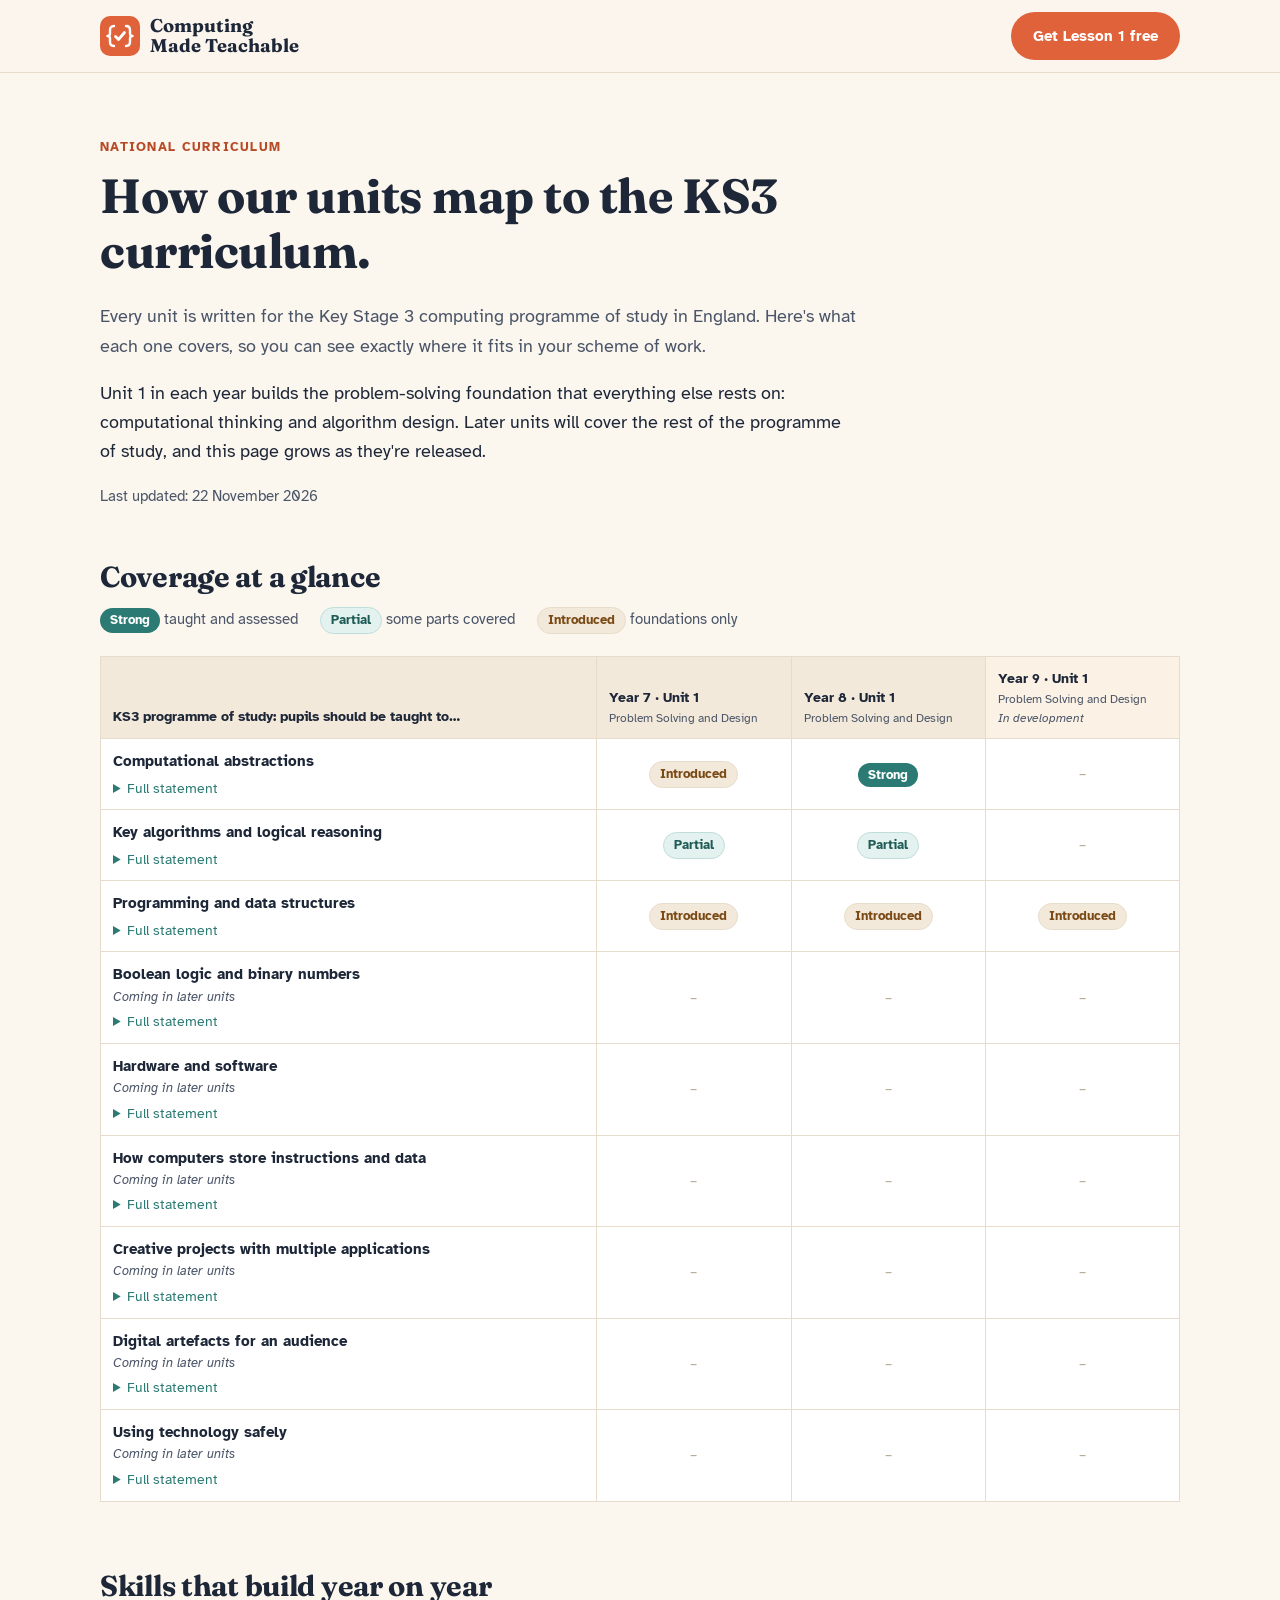
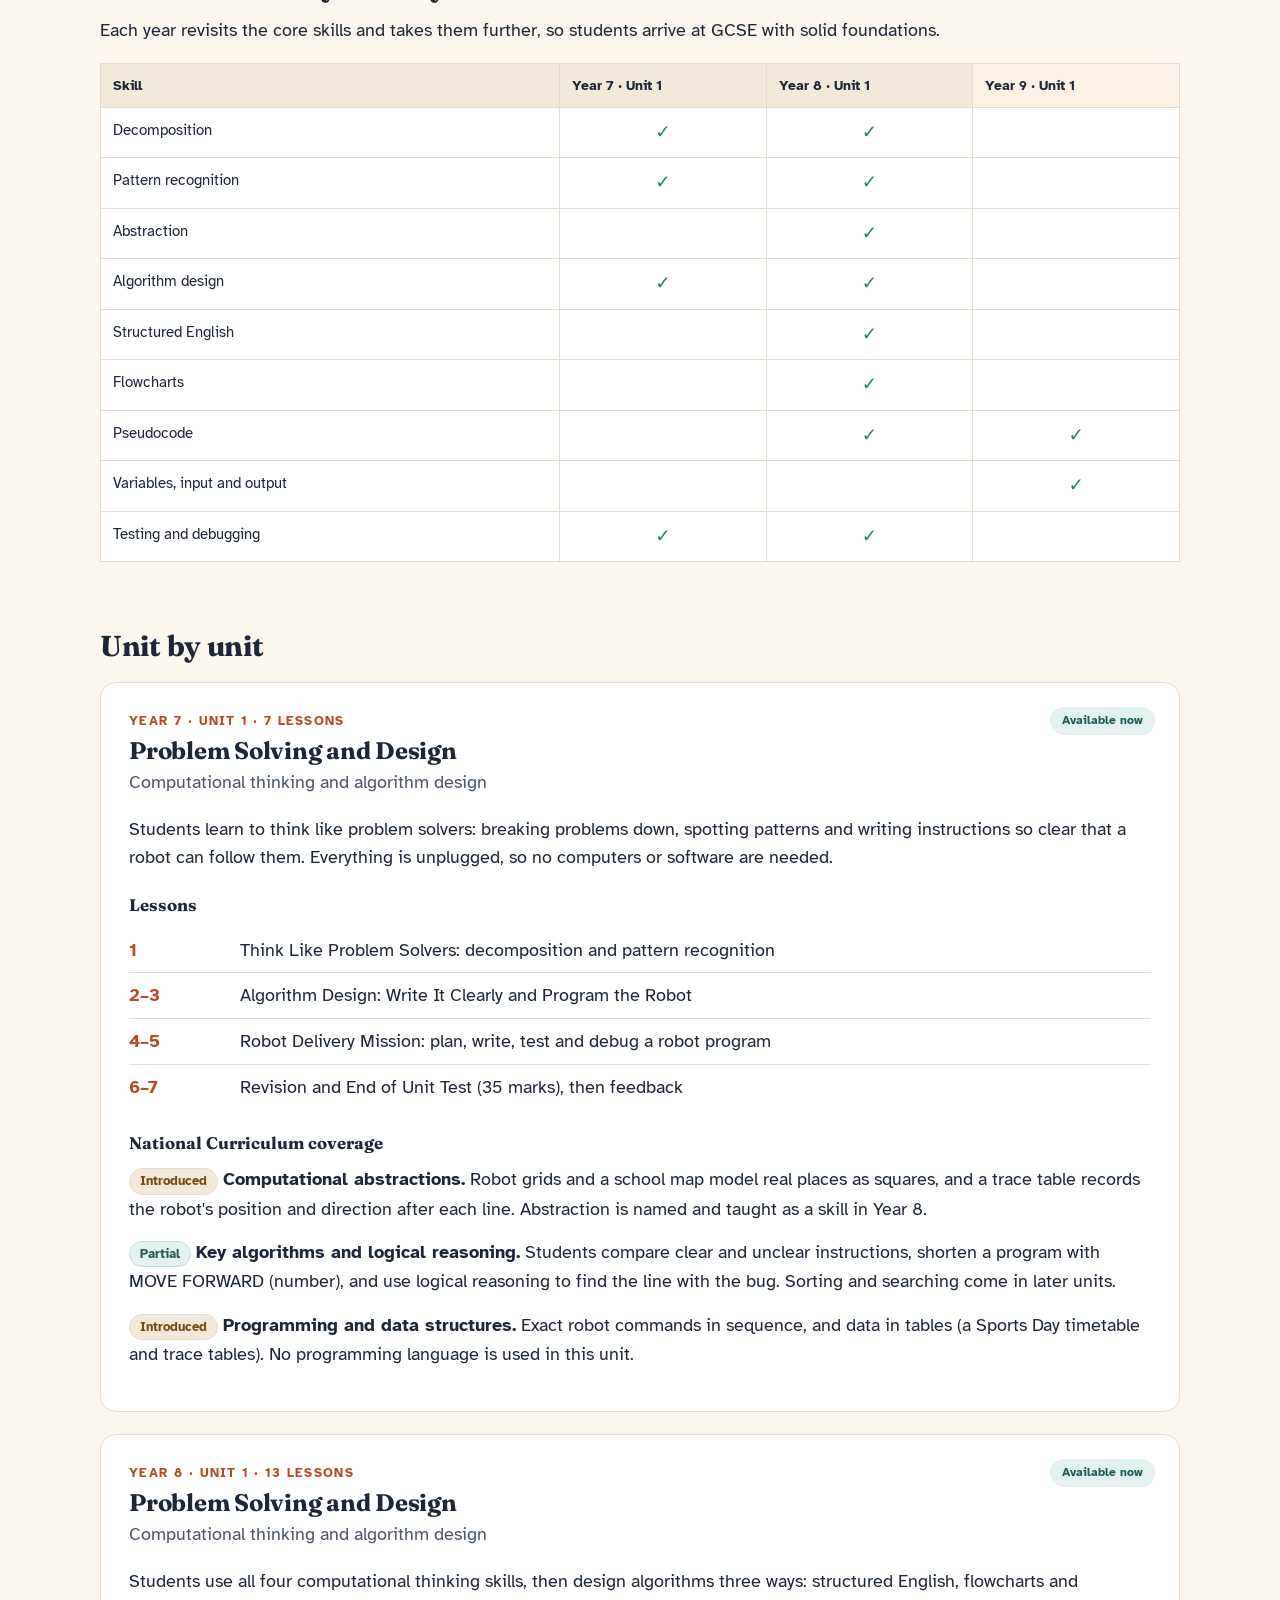
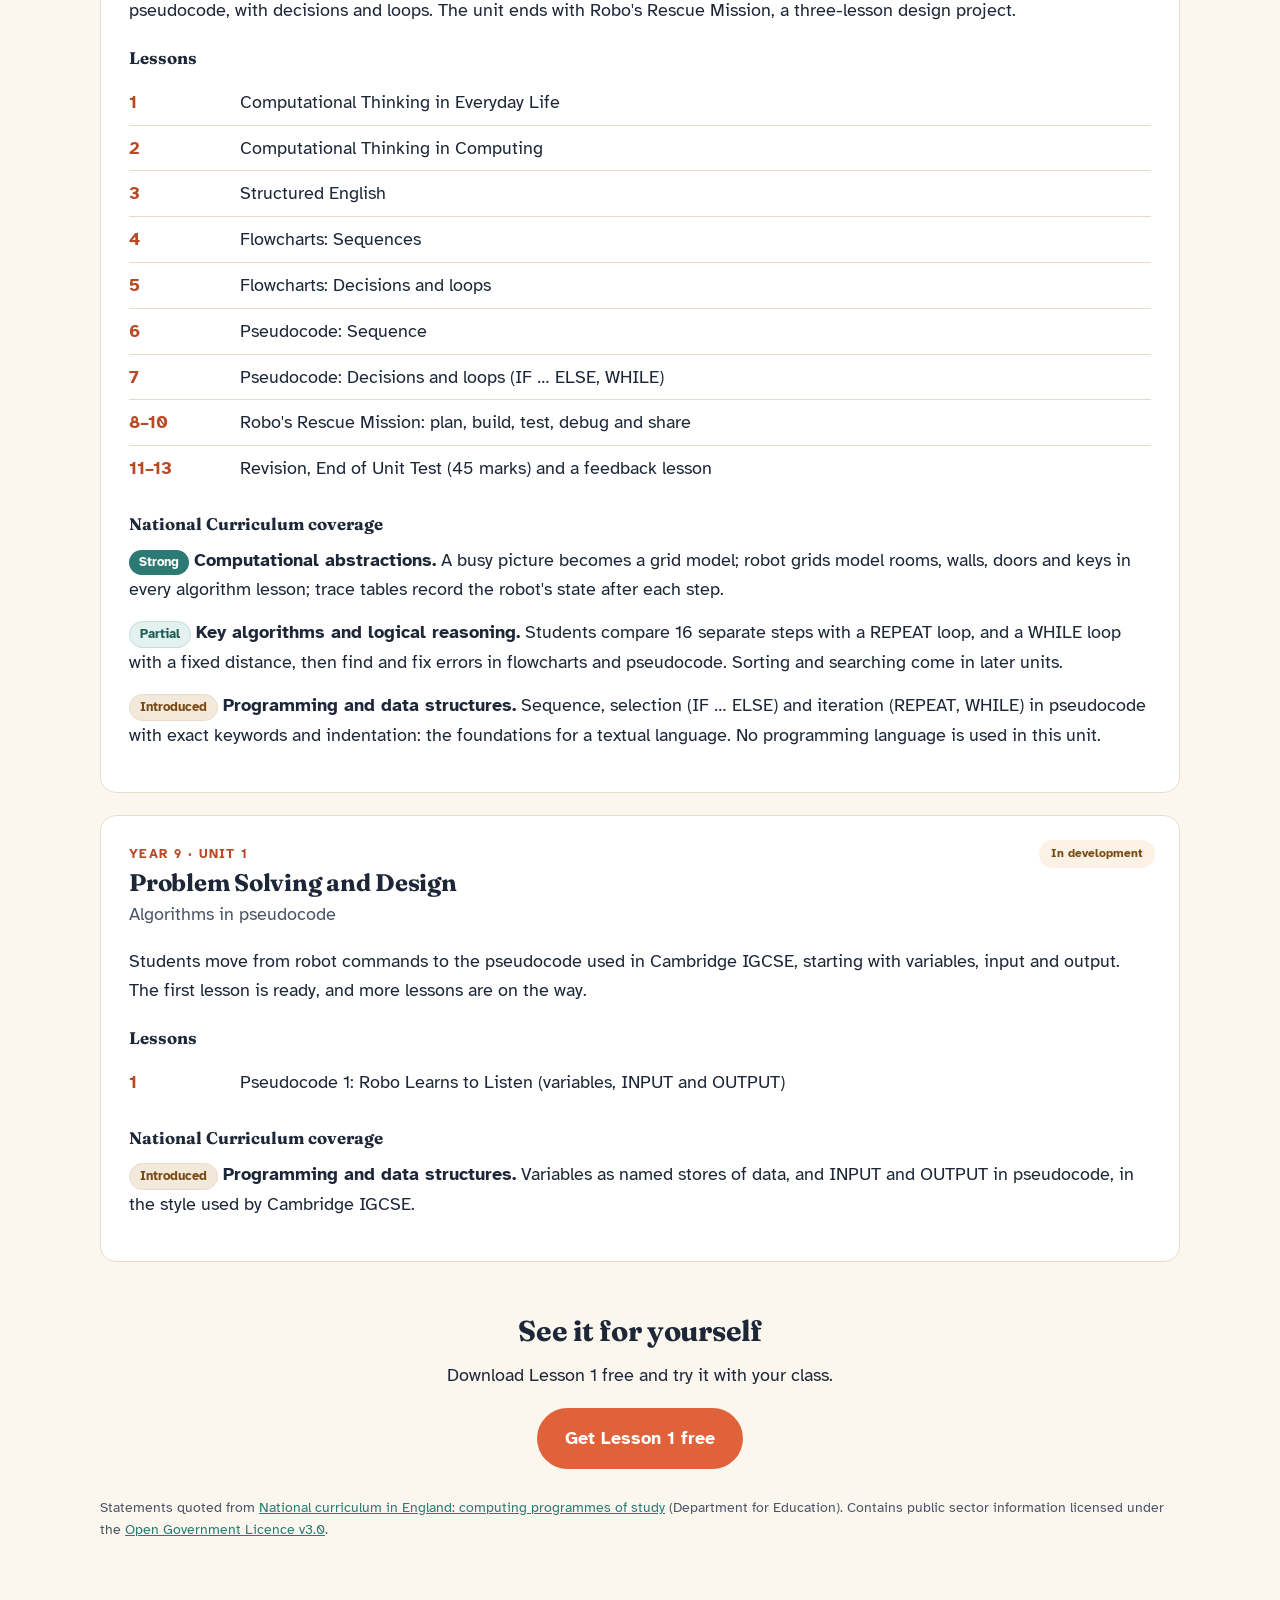
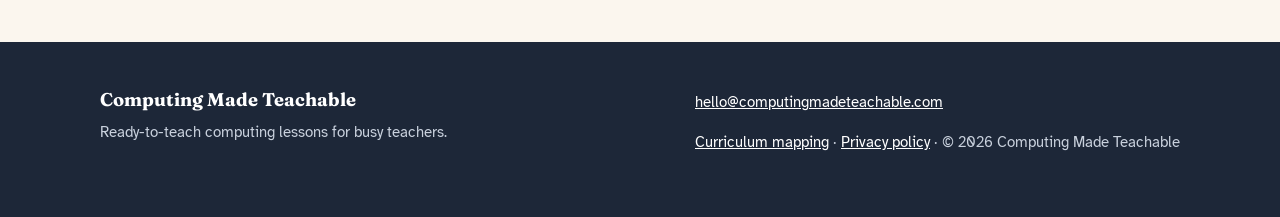
==== curriculum.html @ 9af6c779 "Add KS3 National Curriculum mapping page curriculum.html is generated from tools/curriculum.json by " ====
<!doctype html>
<html lang="en-GB">
<head>
<meta charset="utf-8">
<meta name="viewport" content="width=device-width, initial-scale=1">
<title>KS3 National Curriculum mapping | Computing Made Teachable</title>
<meta name="description" content="How each Computing Made Teachable unit maps to the KS3 computing programme of study in England, with lessons, skills and coverage for Years 7, 8 and 9.">
<link rel="preconnect" href="https://fonts.googleapis.com">
<link rel="preconnect" href="https://fonts.gstatic.com" crossorigin>
<link href="https://fonts.googleapis.com/css2?family=Atkinson+Hyperlegible:wght@400;700&family=Fraunces:opsz,wght@9..144,600;9..144,700&display=swap" rel="stylesheet">
<link rel="stylesheet" href="/assets/site.css">
<!-- Generated by tools/build_curriculum.py from tools/curriculum.json. Edit those, not this file. -->
<style>
.key{display:flex;flex-wrap:wrap;gap:10px 22px;margin:8px 0 22px;font-size:.95rem;color:var(--ink-soft)}
.lv{display:inline-block;padding:2px 10px;border-radius:999px;font-size:.8rem;font-weight:700;white-space:nowrap}
.lv-strong{background:var(--teal);color:#fff}
.lv-partial{background:var(--teal-soft);color:#1f5c56;border:1px solid #bfdeda}
.lv-intro{background:var(--sand);color:#7a4b16;border:1px solid var(--line)}
.map{min-width:640px}
.map th[scope=col]{font-size:.9rem;vertical-align:bottom}
.map th[scope=col] a{color:var(--ink);text-decoration:none;font-weight:700}
.map th[scope=col] small{display:block;font-weight:400;color:var(--ink-soft)}
.map th.dev{background:#FBF1E4}
.map th[scope=row]{background:var(--paper);font-weight:400;width:46%}
.map td.c{text-align:center;vertical-align:middle;width:18%}
.map .none{color:#B9AE9C}
.map details{margin-top:4px;font-size:.85rem;color:var(--ink-soft)}
.map summary{cursor:pointer;color:var(--teal)}
.map details p{margin:.4em 0 0}
.later{display:block;font-size:.8rem;color:var(--ink-soft);font-style:italic}
.skills th[scope=row]{width:40%}
.tick{color:var(--teal);font-weight:700;font-size:1.15rem}
.units{display:grid;gap:22px;margin-top:20px}
.unit{background:var(--paper);border:1px solid var(--line);border-radius:var(--radius);padding:28px;position:relative}
.unit h3{margin:0;font-size:1.5rem}
.unit .sub{color:var(--ink-soft);margin:.2em 0 1em}
.unit h4{font-family:"Fraunces",serif;font-size:1.05rem;margin:1.2em 0 .5em}
.unit .eyebrow{margin-bottom:.4em}
.tag{position:absolute;top:24px;right:24px;font-size:.78rem;font-weight:700;background:var(--teal-soft);color:#1f5c56;padding:4px 12px;border-radius:999px}
.tag.dev{background:#FBF1E4;color:#7a4b16}
.lessons{list-style:none;padding:0;margin:0}
.lessons li{display:flex;gap:12px;padding:8px 0;border-bottom:1px solid var(--line);margin:0}
.lessons li:last-child{border-bottom:0}
.lessons span{flex:none;min-width:5.5em;font-weight:700;color:var(--coral-dark)}
.cov{list-style:none;padding:0;margin:0}
.cov li{margin-bottom:.8em}
.cta{margin-top:40px;text-align:center}
.source{font-size:.85rem;color:var(--ink-soft);margin-top:28px}
@media (max-width:620px){.map{min-width:540px;font-size:.85rem}.map th[scope=row]{width:42%}.map td.c{width:auto}.map th[scope=col] small{display:none}.key span{white-space:nowrap}.tag{position:static;display:inline-block;margin-bottom:10px}.unit{padding:22px}.lessons span{min-width:4.5em}}
</style>
</head>
<body>

<header>
  <div class="wrap nav">
    <a class="brand" href="/">
      <svg viewBox="0 0 40 40" aria-hidden="true"><rect width="40" height="40" rx="10" fill="#E0623A"/><path d="M14 10c-3 0-4 2-4 4v3.5c0 1.6-1 2.5-2.5 2.5C9 20 10 20.9 10 22.5V26c0 2 1 4 4 4M26 10c3 0 4 2 4 4v3.5c0 1.6 1 2.5 2.5 2.5-1.5 0-2.5.9-2.5 2.5V26c0 2-1 4-4 4" fill="none" stroke="#fff" stroke-width="2.4" stroke-linecap="round" stroke-linejoin="round"/><path d="M15.5 20.5l3 3 6-7" fill="none" stroke="#fff" stroke-width="2.8" stroke-linecap="round" stroke-linejoin="round"/></svg>
      Computing<br>Made Teachable
    </a>
    <a class="btn btn-primary" href="/#free-lesson">Get Lesson 1 free</a>
  </div>
</header>

<main>
  <div class="wrap">
    <div class="narrow" style="margin-left:0">
      <p class="eyebrow">National Curriculum</p>
      <h1>How our units map to the KS3 curriculum.</h1>
      <p class="lede">Every unit is written for the Key Stage 3 computing programme of study in England. Here's what each one covers, so you can see exactly where it fits in your scheme of work.</p>
      <p>Unit 1 in each year builds the problem-solving foundation that everything else rests on: computational thinking and algorithm design. Later units will cover the rest of the programme of study, and this page grows as they're released.</p>
      <p class="muted">Last updated: 22 November 2026</p>
    </div>

    <h2>Coverage at a glance</h2>
    <div class="key"><span><span class="lv lv-strong">Strong</span> taught and assessed</span><span><span class="lv lv-partial">Partial</span> some parts covered</span><span><span class="lv lv-intro">Introduced</span> foundations only</span></div>
    <div class="table-scroll"><table class="map"><thead><tr><th scope="col">KS3 programme of study: pupils should be taught to…</th><th scope="col" class=""><a href="#y7-u1">Year 7 · Unit 1</a><small>Problem Solving and Design</small></th><th scope="col" class=""><a href="#y8-u1">Year 8 · Unit 1</a><small>Problem Solving and Design</small></th><th scope="col" class="dev"><a href="#y9-u1">Year 9 · Unit 1</a><small>Problem Solving and Design<br><em>In development</em></small></th></tr></thead><tbody><tr><th scope="row"><strong>Computational abstractions</strong><details><summary>Full statement</summary><p>“design, use and evaluate computational abstractions that model the state and behaviour of real-world problems and physical systems”</p></details></th><td class="c"><span class="lv lv-intro">Introduced</span></td><td class="c"><span class="lv lv-strong">Strong</span></td><td class="c"><span class="none" aria-label="Not in this unit">–</span></td></tr><tr><th scope="row"><strong>Key algorithms and logical reasoning</strong><details><summary>Full statement</summary><p>“understand several key algorithms that reflect computational thinking [for example, ones for sorting and searching]; use logical reasoning to compare the utility of alternative algorithms for the same problem”</p></details></th><td class="c"><span class="lv lv-partial">Partial</span></td><td class="c"><span class="lv lv-partial">Partial</span></td><td class="c"><span class="none" aria-label="Not in this unit">–</span></td></tr><tr><th scope="row"><strong>Programming and data structures</strong><details><summary>Full statement</summary><p>“use 2 or more programming languages, at least one of which is textual, to solve a variety of computational problems; make appropriate use of data structures [for example, lists, tables or arrays]; design and develop modular programs that use procedures or functions”</p></details></th><td class="c"><span class="lv lv-intro">Introduced</span></td><td class="c"><span class="lv lv-intro">Introduced</span></td><td class="c"><span class="lv lv-intro">Introduced</span></td></tr><tr><th scope="row"><strong>Boolean logic and binary numbers</strong><span class="later">Coming in later units</span><details><summary>Full statement</summary><p>“understand simple Boolean logic [for example, AND, OR and NOT] and some of its uses in circuits and programming; understand how numbers can be represented in binary, and be able to carry out simple operations on binary numbers [for example, binary addition, and conversion between binary and decimal]”</p></details></th><td class="c"><span class="none" aria-label="Not in this unit">–</span></td><td class="c"><span class="none" aria-label="Not in this unit">–</span></td><td class="c"><span class="none" aria-label="Not in this unit">–</span></td></tr><tr><th scope="row"><strong>Hardware and software</strong><span class="later">Coming in later units</span><details><summary>Full statement</summary><p>“understand the hardware and software components that make up computer systems, and how they communicate with one another and with other systems”</p></details></th><td class="c"><span class="none" aria-label="Not in this unit">–</span></td><td class="c"><span class="none" aria-label="Not in this unit">–</span></td><td class="c"><span class="none" aria-label="Not in this unit">–</span></td></tr><tr><th scope="row"><strong>How computers store instructions and data</strong><span class="later">Coming in later units</span><details><summary>Full statement</summary><p>“understand how instructions are stored and executed within a computer system; understand how data of various types (including text, sounds and pictures) can be represented and manipulated digitally, in the form of binary digits”</p></details></th><td class="c"><span class="none" aria-label="Not in this unit">–</span></td><td class="c"><span class="none" aria-label="Not in this unit">–</span></td><td class="c"><span class="none" aria-label="Not in this unit">–</span></td></tr><tr><th scope="row"><strong>Creative projects with multiple applications</strong><span class="later">Coming in later units</span><details><summary>Full statement</summary><p>“undertake creative projects that involve selecting, using, and combining multiple applications, preferably across a range of devices, to achieve challenging goals, including collecting and analysing data and meeting the needs of known users”</p></details></th><td class="c"><span class="none" aria-label="Not in this unit">–</span></td><td class="c"><span class="none" aria-label="Not in this unit">–</span></td><td class="c"><span class="none" aria-label="Not in this unit">–</span></td></tr><tr><th scope="row"><strong>Digital artefacts for an audience</strong><span class="later">Coming in later units</span><details><summary>Full statement</summary><p>“create, reuse, revise and repurpose digital artefacts for a given audience, with attention to trustworthiness, design and usability”</p></details></th><td class="c"><span class="none" aria-label="Not in this unit">–</span></td><td class="c"><span class="none" aria-label="Not in this unit">–</span></td><td class="c"><span class="none" aria-label="Not in this unit">–</span></td></tr><tr><th scope="row"><strong>Using technology safely</strong><span class="later">Coming in later units</span><details><summary>Full statement</summary><p>“understand a range of ways to use technology safely, respectfully, responsibly and securely, including protecting their online identity and privacy; recognise inappropriate content, contact and conduct, and know how to report concerns”</p></details></th><td class="c"><span class="none" aria-label="Not in this unit">–</span></td><td class="c"><span class="none" aria-label="Not in this unit">–</span></td><td class="c"><span class="none" aria-label="Not in this unit">–</span></td></tr></tbody></table></div>

    <h2>Skills that build year on year</h2>
    <p>Each year revisits the core skills and takes them further, so students arrive at GCSE with solid foundations.</p>
    <div class="table-scroll"><table class="map skills"><thead><tr><th scope="col">Skill</th><th scope="col" class="">Year 7 · Unit 1</th><th scope="col" class="">Year 8 · Unit 1</th><th scope="col" class="dev">Year 9 · Unit 1</th></tr></thead><tbody><tr><th scope="row">Decomposition</th><td class="c"><span class="tick" aria-label="Yes">✓</span></td><td class="c"><span class="tick" aria-label="Yes">✓</span></td><td class="c"></td></tr><tr><th scope="row">Pattern recognition</th><td class="c"><span class="tick" aria-label="Yes">✓</span></td><td class="c"><span class="tick" aria-label="Yes">✓</span></td><td class="c"></td></tr><tr><th scope="row">Abstraction</th><td class="c"></td><td class="c"><span class="tick" aria-label="Yes">✓</span></td><td class="c"></td></tr><tr><th scope="row">Algorithm design</th><td class="c"><span class="tick" aria-label="Yes">✓</span></td><td class="c"><span class="tick" aria-label="Yes">✓</span></td><td class="c"></td></tr><tr><th scope="row">Structured English</th><td class="c"></td><td class="c"><span class="tick" aria-label="Yes">✓</span></td><td class="c"></td></tr><tr><th scope="row">Flowcharts</th><td class="c"></td><td class="c"><span class="tick" aria-label="Yes">✓</span></td><td class="c"></td></tr><tr><th scope="row">Pseudocode</th><td class="c"></td><td class="c"><span class="tick" aria-label="Yes">✓</span></td><td class="c"><span class="tick" aria-label="Yes">✓</span></td></tr><tr><th scope="row">Variables, input and output</th><td class="c"></td><td class="c"></td><td class="c"><span class="tick" aria-label="Yes">✓</span></td></tr><tr><th scope="row">Testing and debugging</th><td class="c"><span class="tick" aria-label="Yes">✓</span></td><td class="c"><span class="tick" aria-label="Yes">✓</span></td><td class="c"></td></tr></tbody></table></div>

    <h2>Unit by unit</h2>
    <div class="units">
    <article class="unit" id="y7-u1">
      <div class="unit-head"><span class="tag">Available now</span><p class="eyebrow">Year 7 · Unit 1 · 7 lessons</p>
        <h3>Problem Solving and Design</h3><p class="sub">Computational thinking and algorithm design</p></div>
      <p>Students learn to think like problem solvers: breaking problems down, spotting patterns and writing instructions so clear that a robot can follow them. Everything is unplugged, so no computers or software are needed.</p>
      <h4>Lessons</h4><ol class="lessons"><li><span>1</span>Think Like Problem Solvers: decomposition and pattern recognition</li><li><span>2–3</span>Algorithm Design: Write It Clearly and Program the Robot</li><li><span>4–5</span>Robot Delivery Mission: plan, write, test and debug a robot program</li><li><span>6–7</span>Revision and End of Unit Test (35 marks), then feedback</li></ol>
      <h4>National Curriculum coverage</h4><ul class="cov"><li><span class="lv lv-intro">Introduced</span> <strong>Computational abstractions.</strong> Robot grids and a school map model real places as squares, and a trace table records the robot&#x27;s position and direction after each line. Abstraction is named and taught as a skill in Year 8.</li><li><span class="lv lv-partial">Partial</span> <strong>Key algorithms and logical reasoning.</strong> Students compare clear and unclear instructions, shorten a program with MOVE FORWARD (number), and use logical reasoning to find the line with the bug. Sorting and searching come in later units.</li><li><span class="lv lv-intro">Introduced</span> <strong>Programming and data structures.</strong> Exact robot commands in sequence, and data in tables (a Sports Day timetable and trace tables). No programming language is used in this unit.</li></ul>
    </article>
    <article class="unit" id="y8-u1">
      <div class="unit-head"><span class="tag">Available now</span><p class="eyebrow">Year 8 · Unit 1 · 13 lessons</p>
        <h3>Problem Solving and Design</h3><p class="sub">Computational thinking and algorithm design</p></div>
      <p>Students use all four computational thinking skills, then design algorithms three ways: structured English, flowcharts and pseudocode, with decisions and loops. The unit ends with Robo&#x27;s Rescue Mission, a three-lesson design project.</p>
      <h4>Lessons</h4><ol class="lessons"><li><span>1</span>Computational Thinking in Everyday Life</li><li><span>2</span>Computational Thinking in Computing</li><li><span>3</span>Structured English</li><li><span>4</span>Flowcharts: Sequences</li><li><span>5</span>Flowcharts: Decisions and loops</li><li><span>6</span>Pseudocode: Sequence</li><li><span>7</span>Pseudocode: Decisions and loops (IF … ELSE, WHILE)</li><li><span>8–10</span>Robo&#x27;s Rescue Mission: plan, build, test, debug and share</li><li><span>11–13</span>Revision, End of Unit Test (45 marks) and a feedback lesson</li></ol>
      <h4>National Curriculum coverage</h4><ul class="cov"><li><span class="lv lv-strong">Strong</span> <strong>Computational abstractions.</strong> A busy picture becomes a grid model; robot grids model rooms, walls, doors and keys in every algorithm lesson; trace tables record the robot&#x27;s state after each step.</li><li><span class="lv lv-partial">Partial</span> <strong>Key algorithms and logical reasoning.</strong> Students compare 16 separate steps with a REPEAT loop, and a WHILE loop with a fixed distance, then find and fix errors in flowcharts and pseudocode. Sorting and searching come in later units.</li><li><span class="lv lv-intro">Introduced</span> <strong>Programming and data structures.</strong> Sequence, selection (IF … ELSE) and iteration (REPEAT, WHILE) in pseudocode with exact keywords and indentation: the foundations for a textual language. No programming language is used in this unit.</li></ul>
    </article>
    <article class="unit" id="y9-u1">
      <div class="unit-head"><span class="tag dev">In development</span><p class="eyebrow">Year 9 · Unit 1</p>
        <h3>Problem Solving and Design</h3><p class="sub">Algorithms in pseudocode</p></div>
      <p>Students move from robot commands to the pseudocode used in Cambridge IGCSE, starting with variables, input and output. The first lesson is ready, and more lessons are on the way.</p>
      <h4>Lessons</h4><ol class="lessons"><li><span>1</span>Pseudocode 1: Robo Learns to Listen (variables, INPUT and OUTPUT)</li></ol>
      <h4>National Curriculum coverage</h4><ul class="cov"><li><span class="lv lv-intro">Introduced</span> <strong>Programming and data structures.</strong> Variables as named stores of data, and INPUT and OUTPUT in pseudocode, in the style used by Cambridge IGCSE.</li></ul>
    </article>
    </div>

    <div class="cta">
      <h2>See it for yourself</h2>
      <p>Download Lesson 1 free and try it with your class.</p>
      <a class="btn btn-primary" href="/#free-lesson">Get Lesson 1 free</a>
    </div>

    <p class="source">Statements quoted from <a href="https://www.gov.uk/government/publications/national-curriculum-in-england-computing-programmes-of-study" rel="noopener">National curriculum in England: computing programmes of study</a> (Department for Education). Contains public sector information licensed under the <a href="https://www.nationalarchives.gov.uk/doc/open-government-licence/version/3/" rel="noopener">Open Government Licence v3.0</a>.</p>
  </div>
</main>

<footer>
  <div class="wrap foot">
    <div>
      <a class="brand" href="/">Computing Made Teachable</a>
      <p style="margin-top:.6em">Ready-to-teach computing lessons for busy teachers.</p>
    </div>
    <div>
      <p><a href="mailto:hello@computingmadeteachable.com">hello@computingmadeteachable.com</a></p>
      <p><a href="/curriculum">Curriculum mapping</a> · <a href="/privacy">Privacy policy</a> · © 2026 Computing Made Teachable</p>
    </div>
  </div>
</footer>

</body>
</html>
---- assets/site.css ----
/* Shared styles for inner pages (homepage keeps its own inline styles for now) */
:root{
  --cream:#FBF6EE; --paper:#FFFFFF; --sand:#F3E9DA; --line:#E7DCCB;
  --ink:#1D2738; --ink-soft:#4A5568;
  --coral:#E0623A; --coral-dark:#B84A26;
  --teal:#2B7A73; --teal-soft:#E3F1EF;
  --radius:16px; --max:1120px;
}
*{box-sizing:border-box}
body{margin:0;background:var(--cream);color:var(--ink);font-family:"Atkinson Hyperlegible",system-ui,sans-serif;font-size:18px;line-height:1.6}
a{color:var(--teal)}
h1,h2,h3{font-family:"Fraunces",Georgia,serif;line-height:1.15;margin:0 0 .5em;letter-spacing:-.01em}
h1{font-size:clamp(2rem,4.5vw,3rem)}
h2{font-size:clamp(1.4rem,2.6vw,1.8rem);margin-top:1.8em}
h3{font-size:1.15rem;margin-top:1.4em}
p,ul{margin:0 0 1em}
li{margin-bottom:.4em}
.wrap{max-width:var(--max);margin:0 auto;padding:0 20px}
.narrow{max-width:760px;margin:0 auto}
.eyebrow{font-weight:700;color:var(--coral-dark);text-transform:uppercase;letter-spacing:.1em;font-size:.8rem;margin-bottom:.8em}
.lede{font-size:1.15rem;color:var(--ink-soft)}
.muted{color:var(--ink-soft);font-size:.95rem}
.ph{background:#FFF1A8;color:#5a4a00;padding:0 .25em;border-radius:4px;font-weight:700}

.btn{display:inline-block;padding:14px 26px;border-radius:999px;font-weight:700;text-decoration:none;border:2px solid transparent;transition:transform .15s,background .15s}
.btn:hover{transform:translateY(-2px)}
.btn-primary{background:var(--coral);color:#fff}
.btn-primary:hover{background:var(--coral-dark)}
.btn-ghost{border-color:var(--ink);color:var(--ink)}

header{background:rgba(251,246,238,.94);border-bottom:1px solid var(--line)}
.nav{display:flex;align-items:center;justify-content:space-between;gap:16px;height:72px}
.brand{display:flex;align-items:center;gap:10px;text-decoration:none;color:var(--ink);font-family:"Fraunces",serif;font-weight:700;font-size:1.15rem;line-height:1.1}
.brand svg{width:40px;height:40px;flex:none}
.nav .btn{padding:10px 20px;font-size:.95rem}
@media (max-width:460px){.nav .btn{display:none}}

main{padding:64px 0 88px}
.panel{background:var(--paper);border:1px solid var(--line);border-radius:var(--radius);padding:28px}
.steps{list-style:none;padding:0;margin:28px 0;display:grid;gap:14px;counter-reset:s}
.steps li{display:flex;gap:16px;align-items:flex-start;background:var(--paper);border:1px solid var(--line);border-radius:12px;padding:18px 20px;margin:0;counter-increment:s}
.steps li::before{content:counter(s);flex:none;display:grid;place-items:center;width:36px;height:36px;border-radius:50%;background:var(--coral);color:#fff;font-family:"Fraunces",serif;font-weight:700}
.steps strong{display:block}
table{width:100%;border-collapse:collapse;margin:0 0 1em;font-size:.95rem;background:var(--paper)}
th,td{text-align:left;vertical-align:top;padding:10px 12px;border:1px solid var(--line)}
th{background:var(--sand)}
.table-scroll{overflow-x:auto}

footer{background:var(--ink);color:#C9D1DD;padding:48px 0;font-size:.95rem}
.foot{display:flex;flex-wrap:wrap;justify-content:space-between;gap:24px}
footer a{color:#fff}
footer .brand{color:#fff}
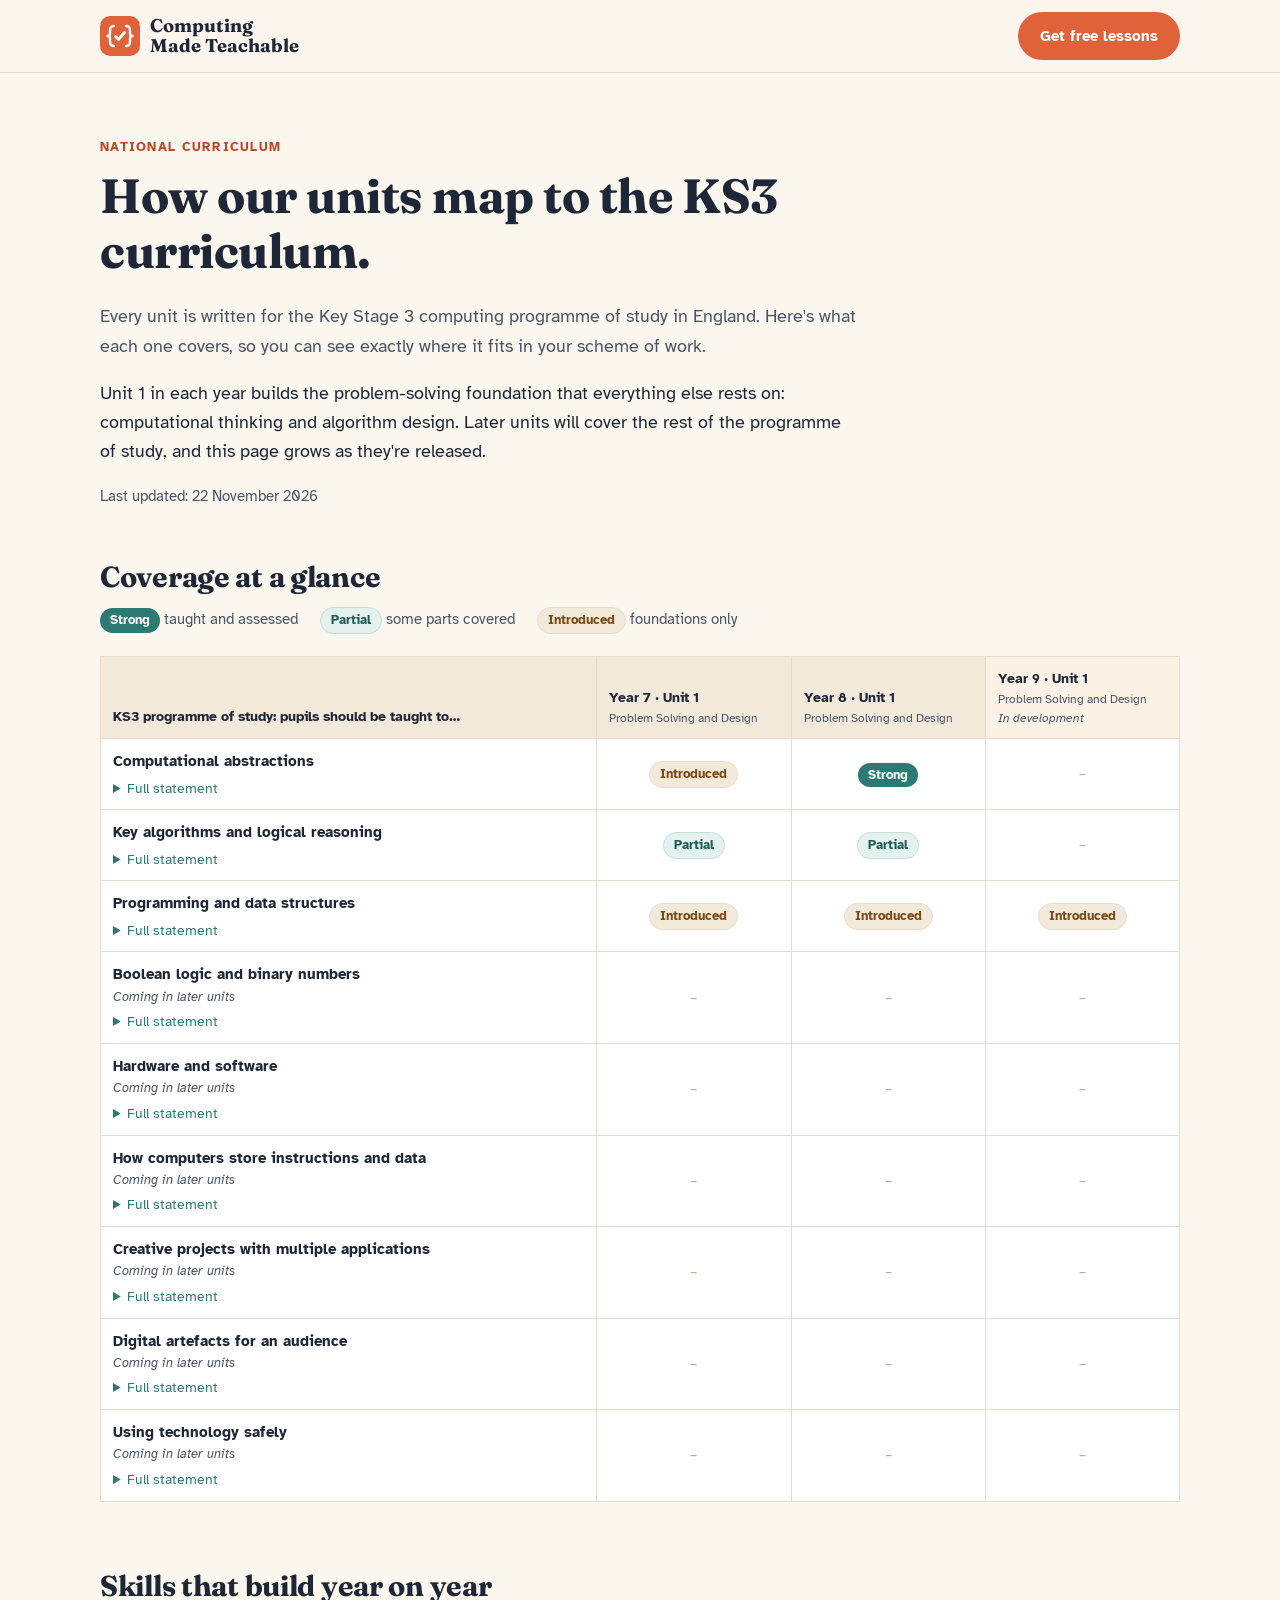
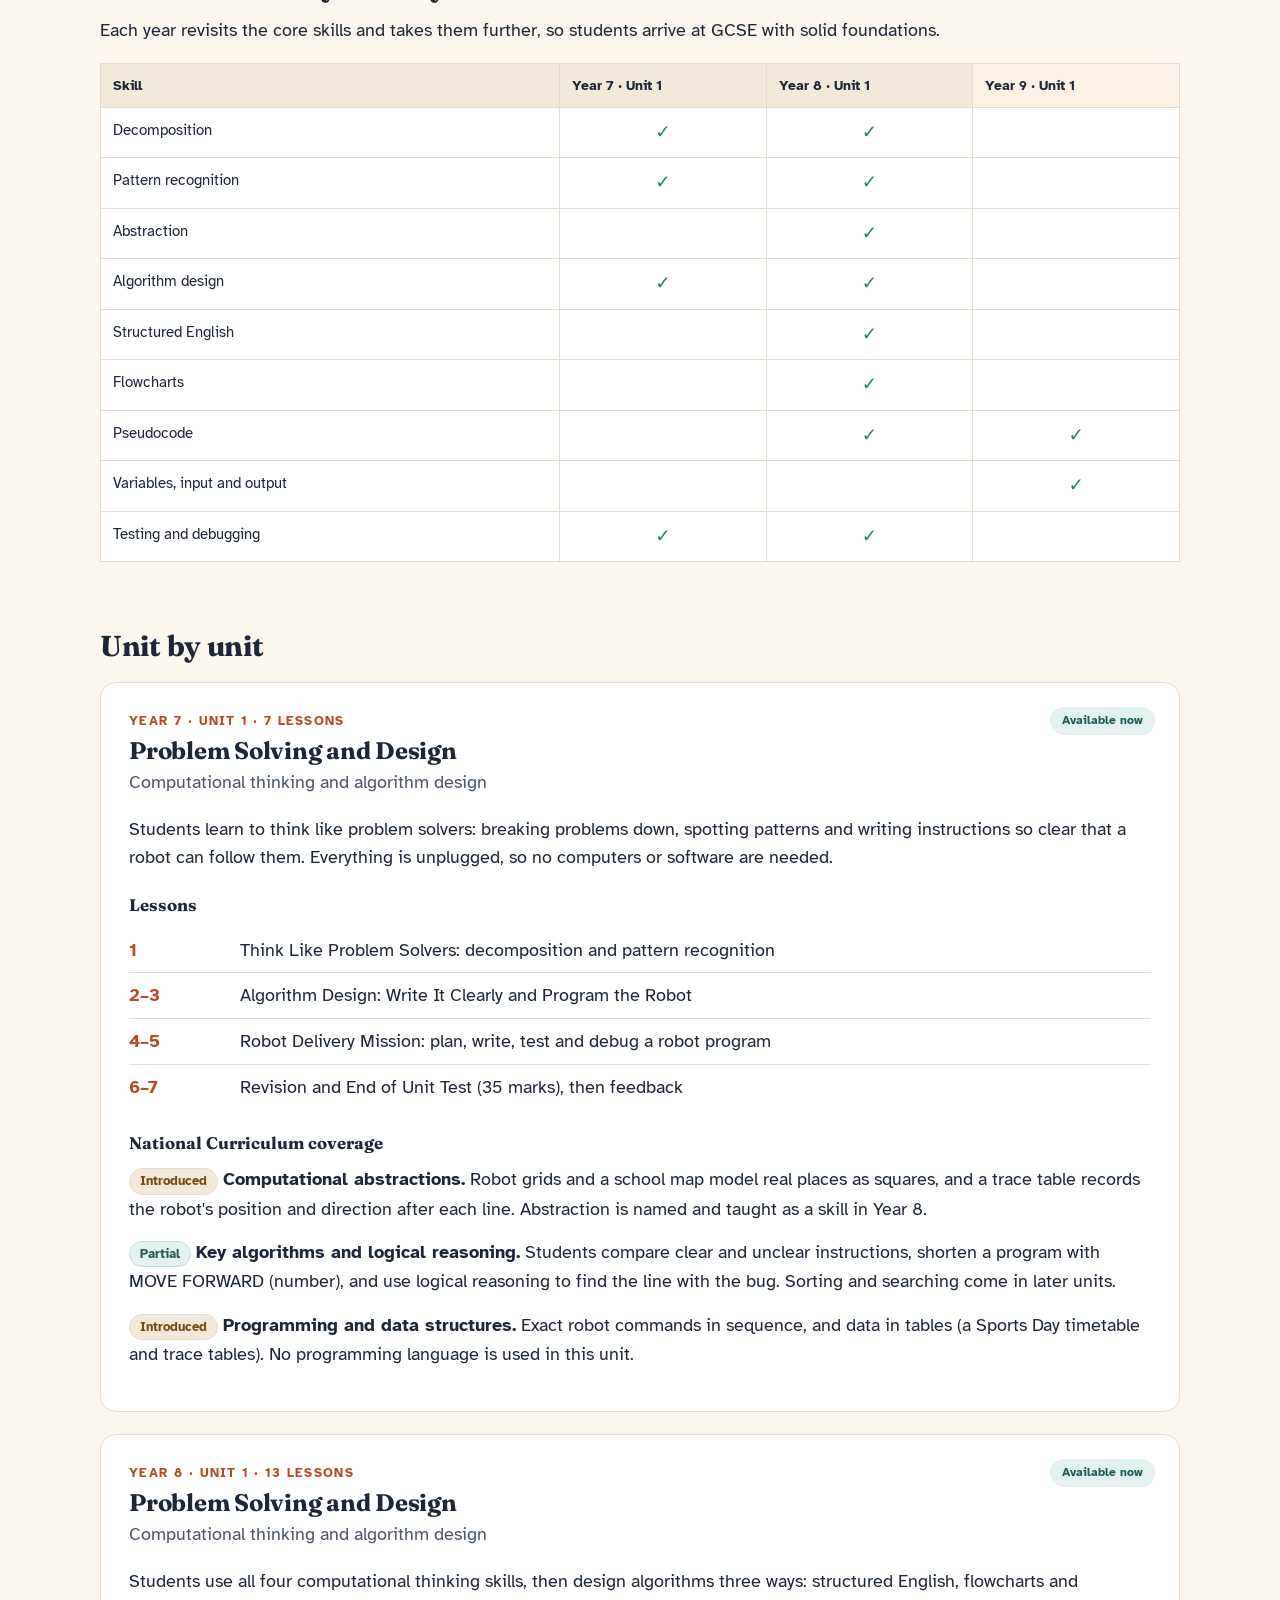
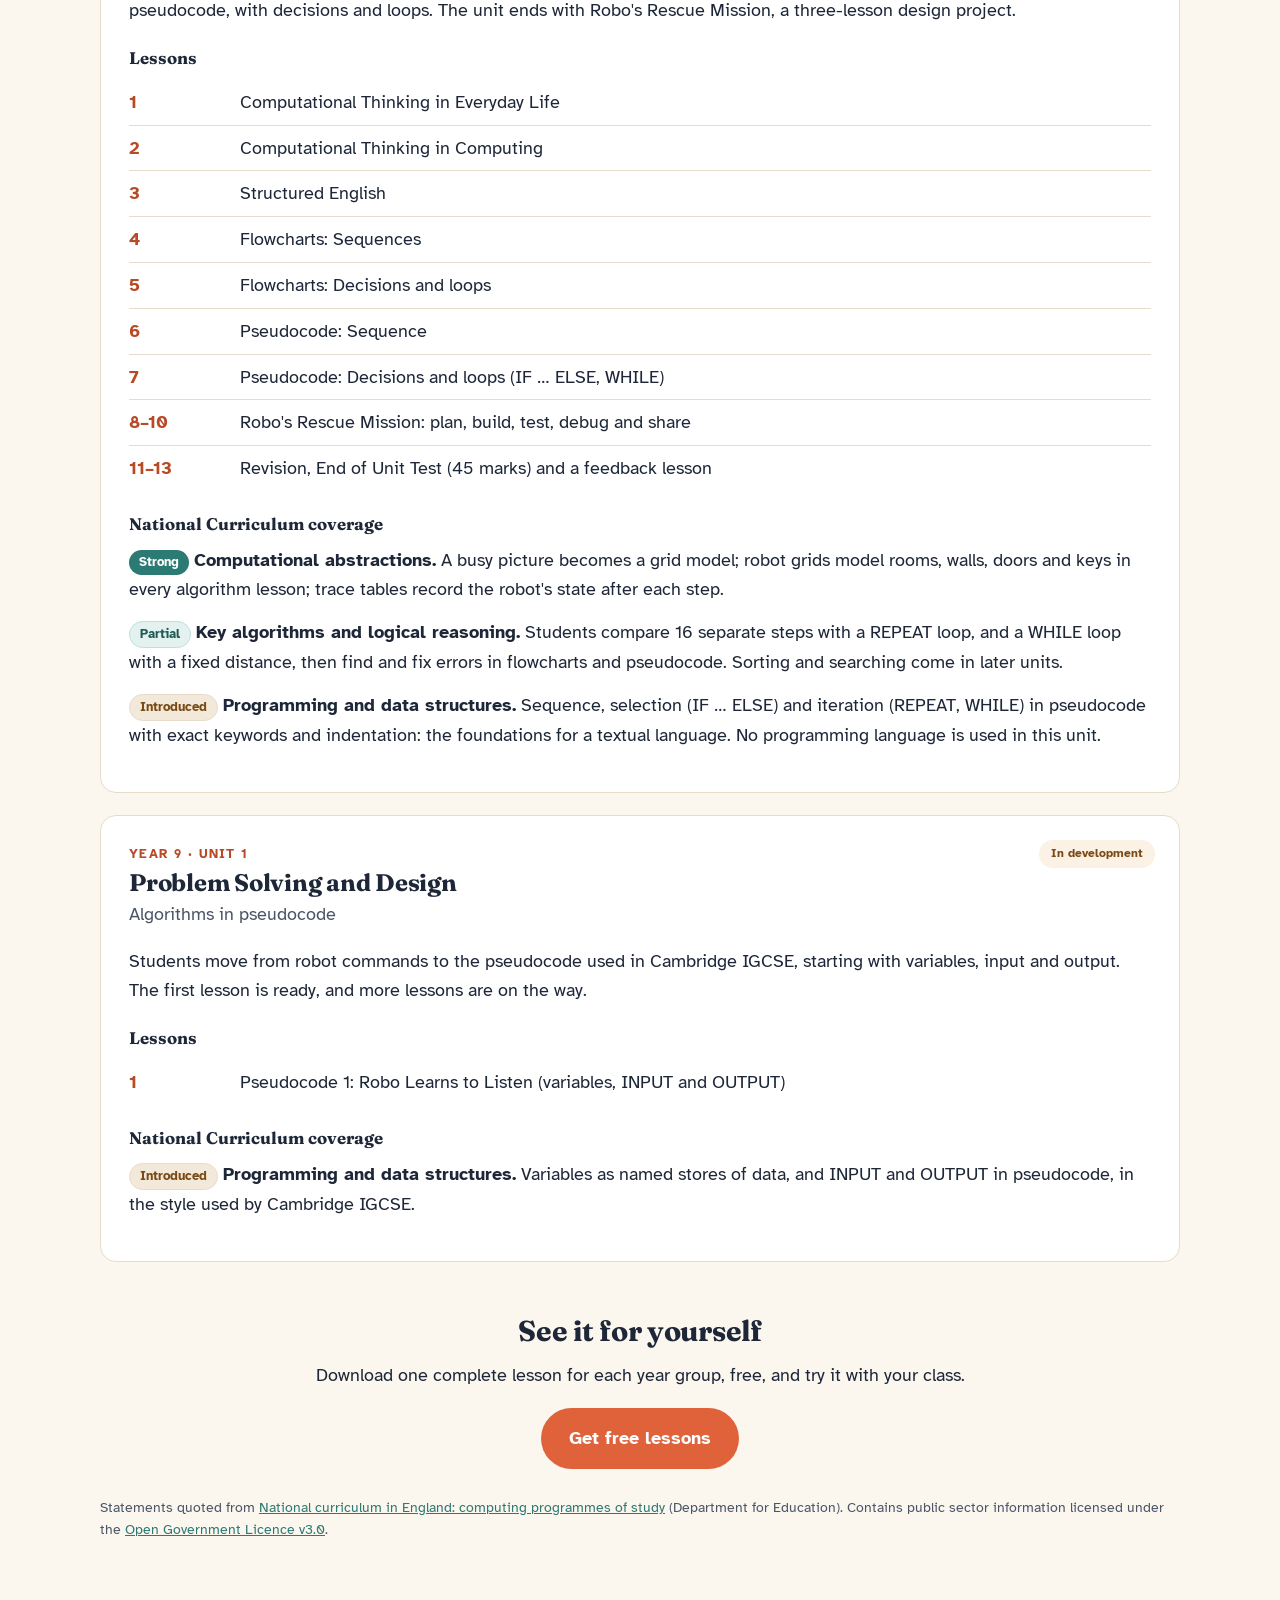
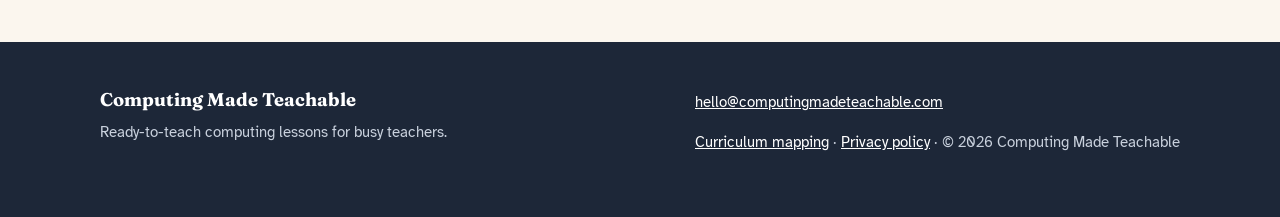
==== commit a06fc7b2: "Homepage: describe the current Year 7-9 units - Product section lists the Year 7 (7 lessons), Year 8" ====
--- a/curriculum.html
+++ b/curriculum.html
@@ -57,7 +57,7 @@
       <svg viewBox="0 0 40 40" aria-hidden="true"><rect width="40" height="40" rx="10" fill="#E0623A"/><path d="M14 10c-3 0-4 2-4 4v3.5c0 1.6-1 2.5-2.5 2.5C9 20 10 20.9 10 22.5V26c0 2 1 4 4 4M26 10c3 0 4 2 4 4v3.5c0 1.6 1 2.5 2.5 2.5-1.5 0-2.5.9-2.5 2.5V26c0 2-1 4-4 4" fill="none" stroke="#fff" stroke-width="2.4" stroke-linecap="round" stroke-linejoin="round"/><path d="M15.5 20.5l3 3 6-7" fill="none" stroke="#fff" stroke-width="2.8" stroke-linecap="round" stroke-linejoin="round"/></svg>
       Computing<br>Made Teachable
     </a>
-    <a class="btn btn-primary" href="/#free-lesson">Get Lesson 1 free</a>
+    <a class="btn btn-primary" href="/#free-lesson">Get free lessons</a>
   </div>
 </header>
 
@@ -106,8 +106,8 @@
 
     <div class="cta">
       <h2>See it for yourself</h2>
-      <p>Download Lesson 1 free and try it with your class.</p>
-      <a class="btn btn-primary" href="/#free-lesson">Get Lesson 1 free</a>
+      <p>Download one complete lesson for each year group, free, and try it with your class.</p>
+      <a class="btn btn-primary" href="/#free-lesson">Get free lessons</a>
     </div>
 
     <p class="source">Statements quoted from <a href="https://www.gov.uk/government/publications/national-curriculum-in-england-computing-programmes-of-study" rel="noopener">National curriculum in England: computing programmes of study</a> (Department for Education). Contains public sector information licensed under the <a href="https://www.nationalarchives.gov.uk/doc/open-government-licence/version/3/" rel="noopener">Open Government Licence v3.0</a>.</p>
